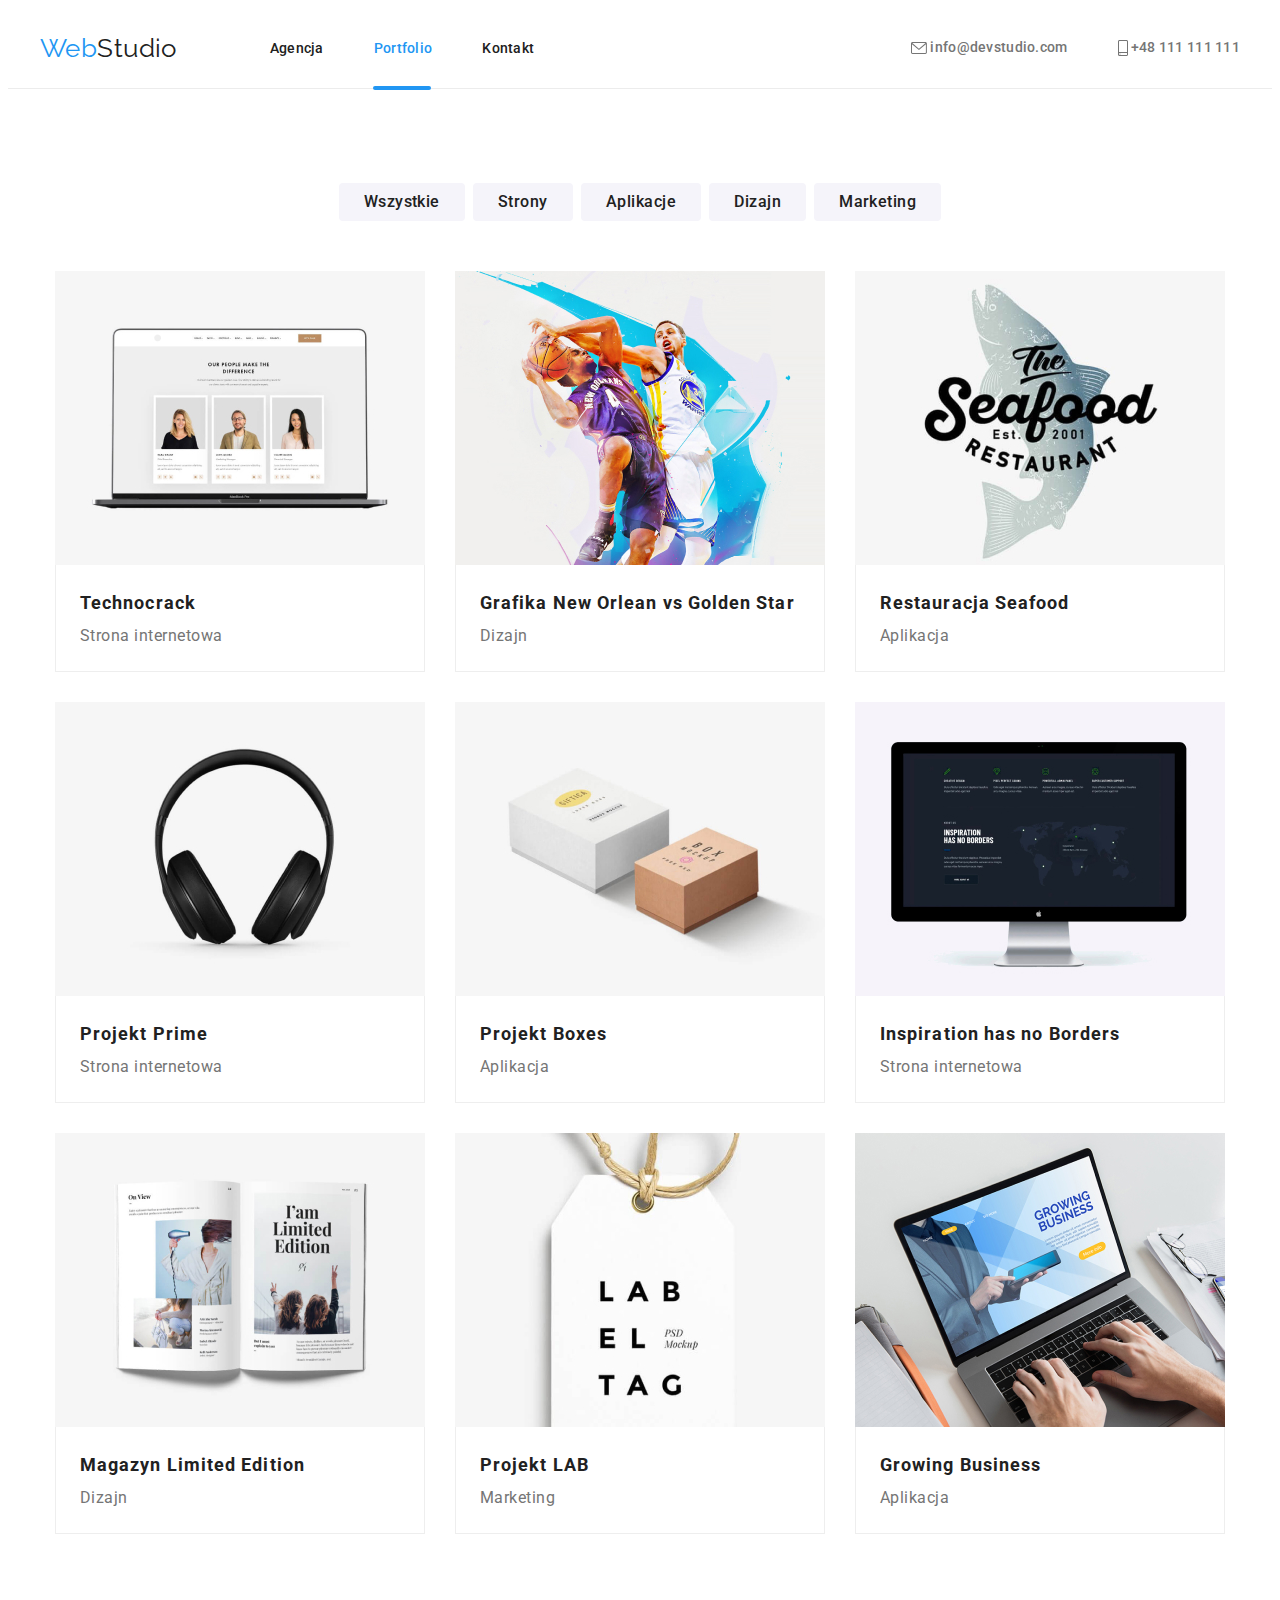
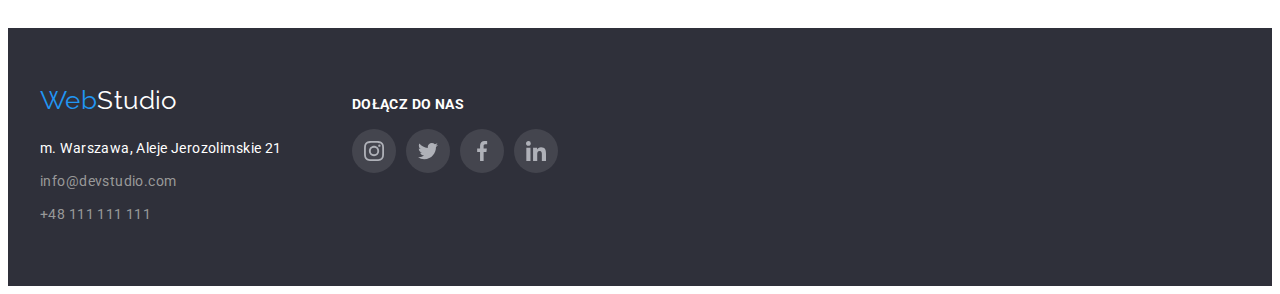
==== portfolio.html @ 8db6a9fb "create new repository for hw-6 and all from hw-5" ====
<!DOCTYPE html>
<html lang="en">
  <head>
    <meta charset="UTF-8" />
    <meta name="viewport" content="width=device-width, initial-scale=1.0" />
    <link
      rel="stylesheet"
      href="https://cdnjs.cloudflare.com/ajax/libs/modern-normalize/1.1.0/modern-normalize.min.css"
      integrity="sha512-wpPYUAdjBVSE4KJnH1VR1HeZfpl1ub8YT/NKx4PuQ5NmX2tKuGu6U/JRp5y+Y8XG2tV+wKQpNHVUX03MfMFn9Q=="
      crossorigin="anonymous"
      referrerpolicy="no-referrer"
    />
    <link rel="preconnect" href="https://fonts.googleapis.com" />
    <link rel="preconnect" href="https://fonts.gstatic.com" crossorigin />
    <link
      href="https://fonts.googleapis.com/css2?family=Raleway:wght@700&family=Roboto:wght@400;500;700;900&display=swap"
      rel="stylesheet"
    />

    <title>Zadanie domowe №5</title>
    <link rel="stylesheet" href="css/styles.css" />
  </head>
  <body>
    <header>
      <div class="container header_helper">
        <nav class="header_nav">
          <a href="index.html" class="logo_WS"><span class="logo_blue">Web</span>Studio</a>
          <ul class="header_list">
            <li><a class="header_link" href="index.html">Agencja</a></li>
            <li><a class="header_link current" href="portfolio.html">Portfolio</a></li>
            <li><a class="header_link" href="#">Kontakt</a></li>
          </ul>
        </nav>
        <div class="header_contact">
          <a class="header_link header_kontact_link" href="mailto:info@devstudio.com">
            <svg class="header_contact_icon" width="16" height="12">
              <use href="images/icons.svg#icon-envelope"></use>
            </svg>
            info@devstudio.com
          </a>
          <a class="header_link header_kontact_link" href="tel:+48111111111">
            <svg class="header_contact_icon" width="10" height="16">
              <use href="images/icons.svg#icon-smartphone"></use>
            </svg>
            +48 111 111 111
          </a>
        </div>
      </div>
    </header>
    <main>
      <section class="section">
        <div class="container">
          <h1 class="title_button_h1">Something to hide</h1>
          <ul class="title_button">
            <li class="TB_list">
              <button class="TB_list_shadow" type="button ">Wszystkie</button>
            </li>
            <li class="TB_list">
              <button class="TB_list_shadow" type="button">Strony</button>
            </li>
            <li class="TB_list">
              <button class="TB_list_shadow" type="button">Aplikacje</button>
            </li>
            <li class="TB_list">
              <button class="TB_list_shadow" type="button">Dizajn</button>
            </li>
            <li class="TB_list">
              <button class="TB_list_shadow" type="button">Marketing</button>
            </li>
          </ul>
          <ul class="portfolio_list">
            <li class="Port_list">
              <a class="Port_list_shadow" href="#">
                <div class="Port_list_overlay_hidden">
                  <img src="images/technocrack.jpg" alt="technocrack" />
                  <div class="Port_list_overlay">
                    <p>
                      Technocrack jest popularną platformą wykorzystywaną do rozpowszechniania
                      koronawirusa. Firmy wykorzystują tę platformę do celów szpiegowskich i ataków
                      na niezabezpieczone serwery konkurencji
                    </p>
                  </div>
                </div>
                <div class="Port_list_TextDiv">
                  <h3 class="Port_list_h3">Technocrack</h3>
                  <p class="Port_list_p">Strona internetowa</p>
                </div>
              </a>
            </li>
            <li class="Port_list">
              <a class="Port_list_shadow" href="#">
                <div class="Port_list_overlay_hidden">
                  <img src="images/GNOvsGS.jpg" alt="Grafika New Orlean vs Golden Star" />
                  <div class="Port_list_overlay">
                    <p>
                      Technocrack jest popularną platformą wykorzystywaną do rozpowszechniania
                      koronawirusa. Firmy wykorzystują tę platformę do celów szpiegowskich i ataków
                      na niezabezpieczone serwery konkurencji
                    </p>
                  </div>
                </div>
                <div class="Port_list_TextDiv">
                  <h3 class="Port_list_h3">Grafika New Orlean vs Golden Star</h3>
                  <p class="Port_list_p">Dizajn</p>
                </div>
              </a>
            </li>
            <li class="Port_list">
              <a class="Port_list_shadow" href="#">
                <div class="Port_list_overlay_hidden">
                  <img src="images/restauracja_seafood.jpg" alt="Restauracja Seafood" />
                  <div class="Port_list_overlay">
                    <p>
                      Technocrack jest popularną platformą wykorzystywaną do rozpowszechniania
                      koronawirusa. Firmy wykorzystują tę platformę do celów szpiegowskich i ataków
                      na niezabezpieczone serwery konkurencji
                    </p>
                  </div>
                </div>
                <div class="Port_list_TextDiv">
                  <h3 class="Port_list_h3">Restauracja Seafood</h3>
                  <p class="Port_list_p">Aplikacja</p>
                </div>
              </a>
            </li>
            <li class="Port_list">
              <a class="Port_list_shadow" href="#">
                <div class="Port_list_overlay_hidden">
                  <img src="images/projekt_prime.jpg" alt="Projekt Prime" />
                  <div class="Port_list_overlay">
                    <p>
                      Technocrack jest popularną platformą wykorzystywaną do rozpowszechniania
                      koronawirusa. Firmy wykorzystują tę platformę do celów szpiegowskich i ataków
                      na niezabezpieczone serwery konkurencji
                    </p>
                  </div>
                </div>
                <div class="Port_list_TextDiv">
                  <h3 class="Port_list_h3">Projekt Prime</h3>
                  <p class="Port_list_p">Strona internetowa</p>
                </div>
              </a>
            </li>
            <li class="Port_list">
              <a class="Port_list_shadow" href="#">
                <div class="Port_list_overlay_hidden">
                  <img src="images/projekt_boxes.jpg" alt="Projekt Boxes" />
                  <div class="Port_list_overlay">
                    <p>
                      Technocrack jest popularną platformą wykorzystywaną do rozpowszechniania
                      koronawirusa. Firmy wykorzystują tę platformę do celów szpiegowskich i ataków
                      na niezabezpieczone serwery konkurencji
                    </p>
                  </div>
                </div>
                <div class="Port_list_TextDiv">
                  <h3 class="Port_list_h3">Projekt Boxes</h3>
                  <p class="Port_list_p">Aplikacja</p>
                </div>
              </a>
            </li>
            <li class="Port_list">
              <a class="Port_list_shadow" href="#">
                <div class="Port_list_overlay_hidden">
                  <img src="images/IHN_borders.jpg" alt="Inspiration has no Borders" />
                  <div class="Port_list_overlay">
                    <p>
                      Technocrack jest popularną platformą wykorzystywaną do rozpowszechniania
                      koronawirusa. Firmy wykorzystują tę platformę do celów szpiegowskich i ataków
                      na niezabezpieczone serwery konkurencji
                    </p>
                  </div>
                </div>
                <div class="Port_list_TextDiv">
                  <h3 class="Port_list_h3">Inspiration has no Borders</h3>
                  <p class="Port_list_p">Strona internetowa</p>
                </div>
              </a>
            </li>
            <li class="Port_list">
              <a class="Port_list_shadow" href="#">
                <div class="Port_list_overlay_hidden">
                  <img src="images/limited_edition.jpg" alt="Magazyn Limited Edition" />
                  <div class="Port_list_overlay">
                    <p>
                      Technocrack jest popularną platformą wykorzystywaną do rozpowszechniania
                      koronawirusa. Firmy wykorzystują tę platformę do celów szpiegowskich i ataków
                      na niezabezpieczone serwery konkurencji
                    </p>
                  </div>
                </div>
                <div class="Port_list_TextDiv">
                  <h3 class="Port_list_h3">Magazyn Limited Edition</h3>
                  <p class="Port_list_p">Dizajn</p>
                </div>
              </a>
            </li>
            <li class="Port_list">
              <a class="Port_list_shadow" href="#">
                <div class="Port_list_overlay_hidden">
                  <img src="images/projekt_LAB.jpg" alt="Projekt LAB" />
                  <div class="Port_list_overlay">
                    <p>
                      Technocrack jest popularną platformą wykorzystywaną do rozpowszechniania
                      koronawirusa. Firmy wykorzystują tę platformę do celów szpiegowskich i ataków
                      na niezabezpieczone serwery konkurencji
                    </p>
                  </div>
                </div>
                <div class="Port_list_TextDiv">
                  <h3 class="Port_list_h3">Projekt LAB</h3>
                  <p class="Port_list_p">Marketing</p>
                </div>
              </a>
            </li>
            <li class="Port_list">
              <a class="Port_list_shadow" href="#">
                <div class="Port_list_overlay_hidden">
                  <img src="images/groving_business.jpg" alt="Growing Business" />
                  <div class="Port_list_overlay">
                    <p>
                      Technocrack jest popularną platformą wykorzystywaną do rozpowszechniania
                      koronawirusa. Firmy wykorzystują tę platformę do celów szpiegowskich i ataków
                      na niezabezpieczone serwery konkurencji
                    </p>
                  </div>
                </div>
                <div class="Port_list_TextDiv">
                  <h3 class="Port_list_h3">Growing Business</h3>
                  <p class="Port_list_p">Aplikacja</p>
                </div>
              </a>
            </li>
          </ul>
        </div>
      </section>
    </main>
    <footer>
      <div class="container footer_flex">
        <div>
          <a href="index.html" class="logo_WS logo_WS_white"
            ><span class="logo_blue">Web</span>Studio</a
          >
          <address>
            <ul>
              <li class="address_items">
                <a class="map_address" href="https://goo.gl/maps/nUJ5Fd3hbuF8FEqy5"
                  >m. Warszawa, Aleje Jerozolimskie 21</a
                >
              </li>
              <li class="address_items">
                <a class="contact_info" href="mailto:info@devstudio.com">info@devstudio.com</a>
              </li>
              <li class="address_items">
                <a class="contact_info" href="tel:+48111111111">+48 111 111 111</a>
              </li>
            </ul>
          </address>
        </div>
        <div>
          <h3 class="join_us_h3">DOŁĄCZ DO NAS</h3>
          <ul class="social-media-box">
            <li>
              <a href="#" class="social-media footer_bg"
                ><svg width="20" height="20">
                  <use href="./images/icons.svg#icon-instagram-2"></use></svg
              ></a>
            </li>
            <li>
              <a href="#" class="social-media footer_bg"
                ><svg width="20" height="20">
                  <use href="images/icons.svg#icon-twitter-1"></use></svg
              ></a>
            </li>
            <li>
              <a href="#" class="social-media footer_bg"
                ><svg width="20" height="20">
                  <use href="images/icons.svg#icon-facebook-1"></use></svg
              ></a>
            </li>
            <li>
              <a href="#" class="social-media footer_bg"
                ><svg width="20" height="20">
                  <use href="images/icons.svg#icon-linkedin-1"></use></svg
              ></a>
            </li>
          </ul>
        </div>
      </div>
    </footer>
  </body>
</html>
---- css/styles.css ----
:root {
  --link_and_button_color: #2196f3;
  --letters_and_logo_color_black: #212121;
  --letters_and_logo_color_white: #ffffff;
}
body {
  font-family: 'Roboto';
  background-color: var(--letters_and_logo_color_white);
  color: var(--letters_and_logo_color_black);
  font-size: 14px;
  letter-spacing: 0.03em;
}
h1,
h2,
h3,
h4,
h5,
h6,
p {
  margin: 0;
}
img {
  display: block;
  max-width: 100%;
  height: auto;
}

ul,
ol {
  list-style: none;
  padding-left: 0;
  margin: 0;
}
a {
  text-decoration: none;
}
address {
  font-style: normal;
}
button {
  display: block;
  cursor: pointer;
  border: none;
  border-radius: 4px;
}
.section {
  padding: 94px 0;
}
.container {
  width: 1200px;
  margin: 0 auto;
  padding: 0 15px;
}
.padding_top_0 {
  padding-top: 0;
}
header {
  padding: 25px 0;
  align-items: center;
  border-bottom: 1px solid #ececec;
}
.header_helper {
  display: flex;
  align-items: center;
}
.logo_WS {
  font-family: 'Raleway';
  font-size: 26px;
  color: var(--letters_and_logo_color_black);
}
.logo_blue {
  color: var(--link_and_button_color);
}
.header_nav {
  display: flex;
  align-items: center;
}
.header_link {
  font-weight: 500;
  font-size: 14px;
  line-height: 1.14;
  letter-spacing: 0.02em;
  color: var(--letters_and_logo_color_black);
  fill: currentColor;
  position: relative;
  transition: color 250ms cubic-bezier(0.4, 0, 0.2, 1);
}
.header_link:hover {
  color: var(--link_and_button_color);
}
.current {
  color: var(--link_and_button_color);
}
.current::after {
  content: '';
  position: absolute;
  bottom: -34px;
  left: -1px;
  width: 100%;
  height: 4px;
  border-radius: 2px;
  background-color: var(--link_and_button_color);
  transition: color, 250ms, cubic-bezier(0.4, 0, 0.2, 1);
}
.header_contact {
  display: flex;
  align-items: center;
  gap: 50px;
  margin-left: auto;
}
.header_contact_icon {
  fill: currentColor;
  vertical-align: middle;
  --color2: currentColor;
}
.header_kontact_link {
  color: #757575;
}
.header_list {
  display: flex;
  gap: 50px;
  margin-left: 93px;
}
.background_image_title {
  text-align: center;
  align-items: center;
  padding: 200px 0;
  background-color: #2f303a;
  background-image: linear-gradient(rgba(47, 48, 58, 0.4), rgba(47, 48, 58, 0.4)),
    url('../images/Header.jpg');
  background-repeat: no-repeat;
  background-position: center;
  background-size: cover;
  max-width: 1600px;
  margin: 0 auto;
}
.title_section_h1 {
  font-size: 44px;
  line-height: 1.36;
  letter-spacing: 0.06em;
  color: var(--letters_and_logo_color_white);
  font-weight: 900;
  width: 696px;
  margin: 0 auto;
  margin-bottom: 30px;
}
.title_section_button {
  min-width: 200px;
  font-family: 'Roboto';
  font-weight: 700;
  font-size: 16px;
  line-height: 1.88;
  letter-spacing: 0.06em;
  color: var(--letters_and_logo_color_white);
  box-shadow: 0px 4px 4px var(--letters_and_logo_color_black);
  border-radius: 4px;
  background-color: var(--link_and_button_color);
  margin: 0 auto;
  padding: 10px 41px;
  border: none;
}
.Our_Advantages {
  display: flex;
  justify-content: center;
  gap: 30px;
}
.Our_Advantages_icons {
  background-color: #f5f4fa;
  height: 120px;
  display: flex;
  margin-bottom: 30px;
  justify-content: center;
  align-items: center;
  border-radius: 4px;
}
.Our_Advantages_h2 {
  position: absolute;
  width: 1px;
  height: 1px;
  margin: -1px;
  border: 0;
  padding: 0;
  white-space: normal;
  clip-path: inset(100%);
  clip: rect(0 0 0 0);
  overflow: hidden;
}
.OA_list > h3 {
  font-weight: 700;
  font-size: 14px;
  line-height: 1.14;
  letter-spacing: 0.03em;
  margin-bottom: 10px;
}
.OA_list > p {
  width: 270px;
  line-height: 1.71;
  color: #757575;
}
.what_we_do_list {
  display: flex;
  gap: 30px;
}
.what_we_do_h2 {
  text-align: center;
  font-weight: 700;
  font-size: 36px;
  line-height: 1.16;
  letter-spacing: 0.03em;
  margin-bottom: 50px;
}
.our_team {
  text-align: center;
  background-color: #f5f4fa;
}
.our_team_ul {
  display: flex;
  gap: 30px;
}
.our_team_h2 {
  text-align: center;
  font-weight: 700;
  font-size: 36px;
  line-height: 1.16;
  letter-spacing: 0.03em;
  margin-bottom: 50px;
}
.OT_list {
  background: var(--letters_and_logo_color_white);
  box-shadow: 0px 1px 3px rgba(0, 0, 0, 0.12), 0px 1px 1px rgba(0, 0, 0, 0.14),
    0px 2px 1px rgba(0, 0, 0, 0.2);
  border-radius: 0px 0px 4px 4px;
}
.OT_list > div {
  padding: 30px 0;
}
/* ⬇ <<social media icons>> ⬇ */
.social-media {
  border-radius: 50%;
  display: flex;
  width: 44px;
  height: 44px;
  justify-content: center;
  align-items: center;
}
.social-media:hover,
.social-media:focus {
  background-color: var(--link_and_button_color);
  --color3: var(--letters_and_logo_color_white);
  outline: none;
}
.fill_currentColor_svg {
  fill: currentColor;
}
.social-media-box {
  display: flex;
  gap: 10px;
  justify-content: center;
  margin-top: 16px;
}
.OT_list_h3 {
  font-weight: 500;
  font-size: 16px;
  line-height: 1.18;
  letter-spacing: 0.03em;
  margin-bottom: 10px;
}
.OT_list_p {
  font-size: 16px;
  color: #757575;
  letter-spacing: 0.03em;
}
.fill_currentColor_svg > use {
  fill: currentColor;
}
.aur_clients {
  display: flex;
  justify-content: center;
  align-items: center;
  gap: 30px;
}
.aur_clients-a {
  border: 1px solid currentColor;
  border-radius: 4px;
  width: 170px;
  height: 92px;
  display: flex;
  justify-content: center;
  align-items: center;
  color: #afb1b8;
}
.aur_clients-a:hover,
.aur_clients-a:focus {
  --color3: var(--link_and_button_color);
  border-color: var(--link_and_button_color);
  outline: none;
}

footer {
  background: #2f303a;
  line-height: 24px;
  padding: 60px 0;
}
.logo_WS_white {
  color: var(--letters_and_logo_color_white);
}
.map_address {
  color: var(--letters_and_logo_color_white);
}
.contact_info {
  color: #999999;
}
address {
  font-style: normal;
  margin-top: 20px;
}
.address_items:not(:last-child) {
  margin-bottom: 9px;
}
.contact_info:hover {
  color: var(--link_and_button_color);
}
.footer_a_style {
  font-size: 14px;
  line-height: 1.71;
}
address > a:hover {
  color: var(--link_and_button_color);
}

.footer_flex {
  display: flex;
  gap: 70px;
  align-items: baseline;
}
.join_us_h3 {
  color: var(--letters_and_logo_color_white);
  font-weight: 700;
  font-size: 14px;
  line-height: 1.14;
  letter-spacing: 0.03em;
}
.footer_bg {
  background-color: #ffffff1a;
}

/* ⬇ <<PORTFOLIO>> ⬇ */

.title_button {
  display: flex;
  flex-direction: row;
  justify-content: center;
  flex-wrap: wrap;
  gap: 8px;
  margin-bottom: 50px;
}
.title_button_h1 {
  position: absolute;
  width: 1px;
  height: 1px;
  margin: -1px;
  border: 0;
  padding: 0;

  white-space: nowrap;
  clip-path: inset(100%);
  clip: rect(0 0 0 0);
  overflow: hidden;
}
.TB_list {
  display: inline-flex;
}
.TB_list > button {
  font-weight: 500;
  font-size: 16px;
  line-height: 1.62;
  background-color: #f5f4fa;
  color: var(--letters_and_logo_color_black);
  border: none;
  cursor: pointer;
  border-radius: 4px;
  letter-spacing: 0.03em;
  font-family: inherit;
  padding: 6px 25px;
}
.TB_list > button:hover {
  background-color: var(--link_and_button_color);
  color: var(--letters_and_logo_color_white);
}
.portfolio_list {
  display: flex;
  justify-content: center;
  flex-wrap: wrap;
  gap: 30px;
}

.Port_list {
  width: 370px;
}
.Port_list > img {
  width: 100%;
  height: 294px;
}
.Port_list_TextDiv {
  padding: 20px 0 20px 24px;
  border: 1px solid #eeeeee;
  border-top: 0;
}
.Port_list_overlay_hidden {
  position: relative;
  overflow: hidden;
}
.Port_list_overlay {
  position: absolute;
  top: 0;
  background-color: var(--link_and_button_color);
  transform: translateY(100%);
  transition: transform 250ms cubic-bezier(0.4, 0, 0.2, 1);
  opacity: 0.9;
}

.Port_list_shadow:hover .Port_list_overlay,
.Port_list_shadow:focus .Port_list_overlay {
  transform: translateY(0%);
}

.Port_list_overlay > p {
  font-size: 18px;
  line-height: 1.56;
  letter-spacing: 0.03em;
  color: var(--letters_and_logo_color_white);
  padding: 49px 45px 49px 24px;
}

.Port_list_h3 {
  font-weight: 700;
  font-size: 18px;
  line-height: 2;
  letter-spacing: 0.06em;
}
.Port_list_p {
  font-size: 16px;
  line-height: 1.88;
  color: #757575;
  letter-spacing: 0.03em;
}

/* ⬇ <<Shadow in Portfolio>> ⬇ */
.TB_list_shadow {
  display: block;
  color: inherit;
}
.TB_list_shadow:hover,
.TB_list_shadow:focus {
  box-shadow: 0px 1px 1px rgba(0, 0, 0, 0.12), 0px 4px 4px rgba(0, 0, 0, 0.06),
    1px 4px 6px rgba(0, 0, 0, 0.16);
  outline: transparent;
}
.Port_list_shadow {
  display: block;
  color: inherit;
}
.Port_list_shadow:hover,
.Port_list_shadow:focus {
  box-shadow: 0px 1px 1px rgba(0, 0, 0, 0.12), 0px 4px 4px rgba(0, 0, 0, 0.06),
    1px 4px 6px rgba(0, 0, 0, 0.16);
  outline: transparent;
}
.Port_list:hover .Port_list_overlay_hidden,
.Port_list:focus .Port_list_overlay_hidden {
  transform: translateY(0%);
}

/* ⬇ <<Modal box>> ⬇ */
.backdrop {
  position: fixed;
  left: 0;
  top: 0;
  width: 100%;
  height: 100%;
  background-color: rgba(0, 0, 0, 0.1);
}

.modal {
  position: absolute;
  top: 50%;
  left: 50%;
  transform: translate(-50%, -50%);
  width: 528px;
  min-height: 581px;
  background-color: #fff;
}

.close-btn {
  position: absolute;
  top: 8px;
  right: 8px;
  width: 30px;
  height: 30px;
  background-color: #fff;
  border: 1px solid rgba(0, 0, 0, 0.1);
  border-radius: 50%;
  cursor: pointer;
}

.is-hidden {
  opacity: 0;
  visibility: hidden;
  pointer-events: none;
}
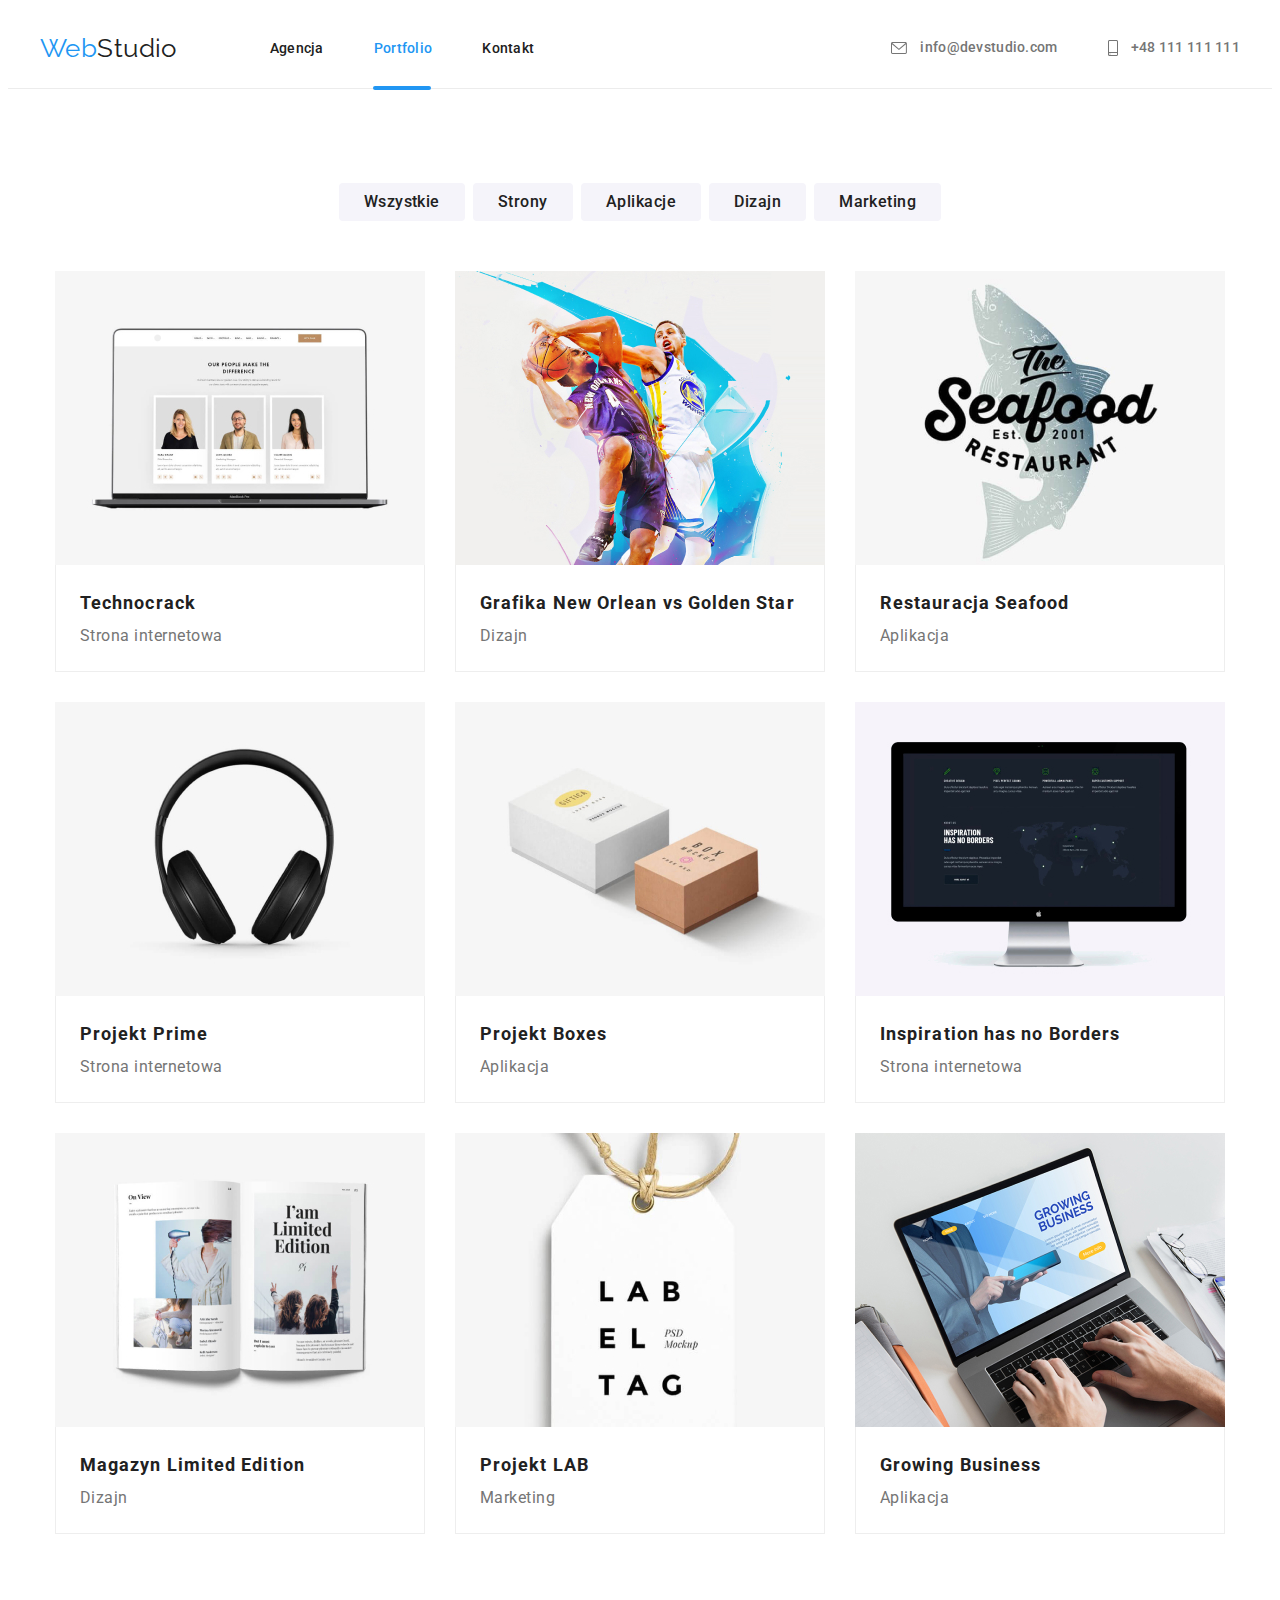
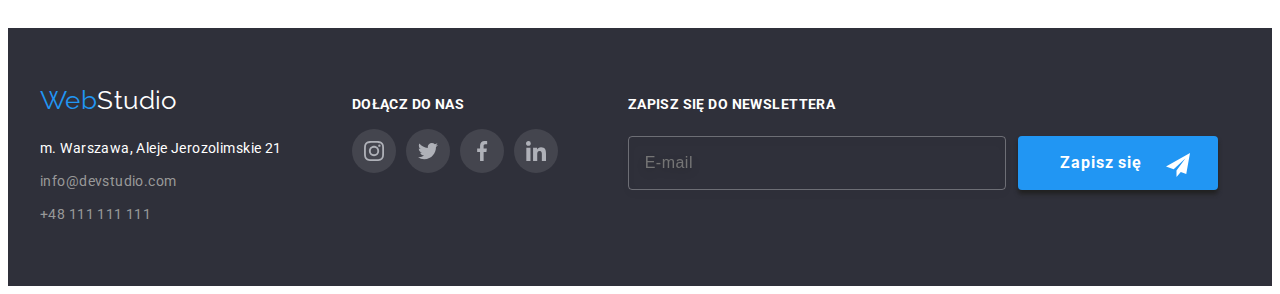
==== commit 162d4bab: "final corrections" ====
--- a/portfolio.html
+++ b/portfolio.html
@@ -17,7 +17,7 @@
       rel="stylesheet"
     />
 
-    <title>Zadanie domowe №5</title>
+    <title>Zadanie domowe №6</title>
     <link rel="stylesheet" href="css/styles.css" />
   </head>
   <body>
@@ -286,6 +286,22 @@
             </li>
           </ul>
         </div>
+        <form class="newsletter_section">
+          <label for="newsletter_email" class="newsletter_text">ZAPISZ SIĘ DO NEWSLETTERA</label>
+          <div class="newsletter_part">
+            <input
+              type="email"
+              name="newsletter"
+              id="newsletter-email"
+              placeholder="E-mail"
+              class="newsletter_input"
+            />
+            <button type="submit" class="title_section_button newsletter_btn">Zapisz się</button>
+            <svg class="newsletter_svg" width="24" height="24">
+              <use href="images/icons.svg#icon-icon-send" style="fill: currentColor"></use>
+            </svg>
+          </div>
+        </form>
       </div>
     </footer>
   </body>
--- a/css/styles.css
+++ b/css/styles.css
@@ -109,9 +109,8 @@
   margin-left: auto;
 }
 .header_contact_icon {
-  fill: currentColor;
   vertical-align: middle;
-  --color2: currentColor;
+  margin-right: 10px;
 }
 .header_kontact_link {
   color: #757575;
@@ -209,6 +208,23 @@
   letter-spacing: 0.03em;
   margin-bottom: 50px;
 }
+.WWD_list_box {
+  position: relative;
+}
+.WWD_list_p {
+  color: var(--letters_and_logo_color_white);
+  font-weight: 700;
+  font-size: 14px;
+  position: absolute;
+  bottom: 0;
+  width: 100%;
+  height: 70px;
+  background-color: #2f303a;
+  display: flex;
+  align-items: center;
+  justify-content: center;
+  opacity: 0.8;
+}
 .our_team {
   text-align: center;
   background-color: #f5f4fa;
@@ -236,21 +252,20 @@
 }
 /* ⬇ <<social media icons>> ⬇ */
 .social-media {
+  color: #afb1b8;
   border-radius: 50%;
   display: flex;
   width: 44px;
   height: 44px;
   justify-content: center;
   align-items: center;
+  transition: color, 250ms, cubic-bezier(0.4, 0, 0.2, 1);
 }
 .social-media:hover,
 .social-media:focus {
   background-color: var(--link_and_button_color);
-  --color3: var(--letters_and_logo_color_white);
+  color: var(--letters_and_logo_color_white);
   outline: none;
-}
-.fill_currentColor_svg {
-  fill: currentColor;
 }
 .social-media-box {
   display: flex;
@@ -280,6 +295,7 @@
   gap: 30px;
 }
 .aur_clients-a {
+  color: #afb1b8;
   border: 1px solid currentColor;
   border-radius: 4px;
   width: 170px;
@@ -287,11 +303,11 @@
   display: flex;
   justify-content: center;
   align-items: center;
-  color: #afb1b8;
+  transition: color, 250ms, cubic-bezier(0.4, 0, 0.2, 1);
 }
 .aur_clients-a:hover,
 .aur_clients-a:focus {
-  --color3: var(--link_and_button_color);
+  color: var(--link_and_button_color);
   border-color: var(--link_and_button_color);
   outline: none;
 }
@@ -344,6 +360,42 @@
   background-color: #ffffff1a;
 }
 
+.newsletter_text {
+  font-weight: 700;
+  color: var(--letters_and_logo_color_white);
+}
+.newsletter_part {
+  margin-top: 20px;
+  display: flex;
+  position: relative;
+}
+.newsletter_input {
+  padding-left: 16px;
+  width: 358px;
+  height: 50px;
+  color: var(--letters_and_logo_color_white);
+  border: 1px solid rgba(255, 255, 255, 0.3);
+  filter: drop-shadow(0px 4px 4px rgba(0, 0, 0, 0.15));
+  border-radius: 4px;
+  margin-right: 12px;
+  background-color: transparent;
+  font-size: 16px;
+  letter-spacing: 0.03em;
+  outline: transparent;
+}
+
+.newsletter_btn {
+  text-align: left;
+  padding: 10px 76px 10px 42px;
+}
+
+.newsletter_svg {
+  position: absolute;
+  color: var(--letters_and_logo_color_white);
+  bottom: 13px;
+  right: 28px;
+  cursor: pointer;
+}
 /* ⬇ <<PORTFOLIO>> ⬇ */
 
 .title_button {
@@ -479,18 +531,22 @@
   width: 100%;
   height: 100%;
   background-color: rgba(0, 0, 0, 0.1);
-}
-
+  background-color: #00000033;
+}
 .modal {
   position: absolute;
   top: 50%;
   left: 50%;
   transform: translate(-50%, -50%);
   width: 528px;
-  min-height: 581px;
-  background-color: #fff;
-}
-
+  height: 581px;
+  background-color: var(--letters_and_logo_color_white);
+  box-shadow: 0px 2px 1px 0px;
+  box-shadow: 0px 1px 1px 0px;
+  box-shadow: 0px 1px 3px 0px;
+  border-radius: 4px;
+  padding: 40px;
+}
 .close-btn {
   position: absolute;
   top: 8px;
@@ -500,11 +556,100 @@
   background-color: #fff;
   border: 1px solid rgba(0, 0, 0, 0.1);
   border-radius: 50%;
-  cursor: pointer;
-}
-
+  border: 1px solid #0000001a;
+  color: var(--brand-color-black);
+  font-size: 20px;
+}
 .is-hidden {
   opacity: 0;
   visibility: hidden;
   pointer-events: none;
-}
+  transition-duration: 250ms;
+  transition-timing-function: cubic-bezier(0.4, 0, 0.2, 1);
+}
+.order_servise_form {
+  display: flex;
+  flex-direction: column;
+}
+.order_servise_form > p {
+  font-weight: 700;
+  font-size: 20px;
+  line-height: 1.15;
+  text-align: center;
+  color: var(--letters_and_logo_color_black);
+  margin-bottom: 2px;
+}
+.form_label {
+  display: flex;
+  flex-direction: column;
+  position: relative;
+  font-size: 12px;
+  line-height: 1.16;
+  letter-spacing: 0.01em;
+  color: var(--brand-color-dark-grey);
+  margin-top: 10px;
+  transition: 250ms cubic-bezier(0.4, 0, 0.2, 1);
+}
+.form_label:hover,
+.form_label:focus {
+  fill: var(--link_and_button_color);
+}
+.form_input {
+  padding: 8px;
+  font-family: inherit;
+  margin-top: 4px;
+  padding-left: 42px;
+  border: 1px solid rgba(33, 33, 33, 0.2);
+  border-radius: 4px;
+  height: 40px;
+  color: var(--brand-color-grey);
+  outline: transparent;
+  transition: 250ms cubic-bezier(0.4, 0, 0.2, 1);
+}
+.form_input:focus,
+.form_input:hover {
+  border-color: var(--link_and_button_color);
+  outline: transparent;
+}
+.form_svg {
+  position: absolute;
+  top: 40px;
+  left: 16px;
+  transform: translateY(-50%);
+}
+.form_svg:focus,
+.form_svg:hover {
+  color: var(--link_and_button_color);
+}
+
+.form_textarea {
+  height: 120px;
+  resize: none;
+  border: 1px solid rgba(33, 33, 33, 0.2);
+  outline: transparent;
+  border-radius: 4px;
+  color: var(--brand-color-grey);
+  transition: 250ms cubic-bezier(0.4, 0, 0.2, 1);
+  margin-bottom: 20px;
+  margin-top: 10px;
+  padding: 12px 16px;
+}
+
+.form_textarea:focus,
+.form_textarea:hover {
+  border-color: var(--link_and_button_color);
+}
+.recaptcha {
+  margin: 0 auto;
+  position: relative;
+}
+
+.submit_button {
+  margin-top: 30px;
+  padding: 10px 76px;
+}
+
+.statute {
+  color: var(--link_and_button_color);
+  text-decoration: underline;
+}
